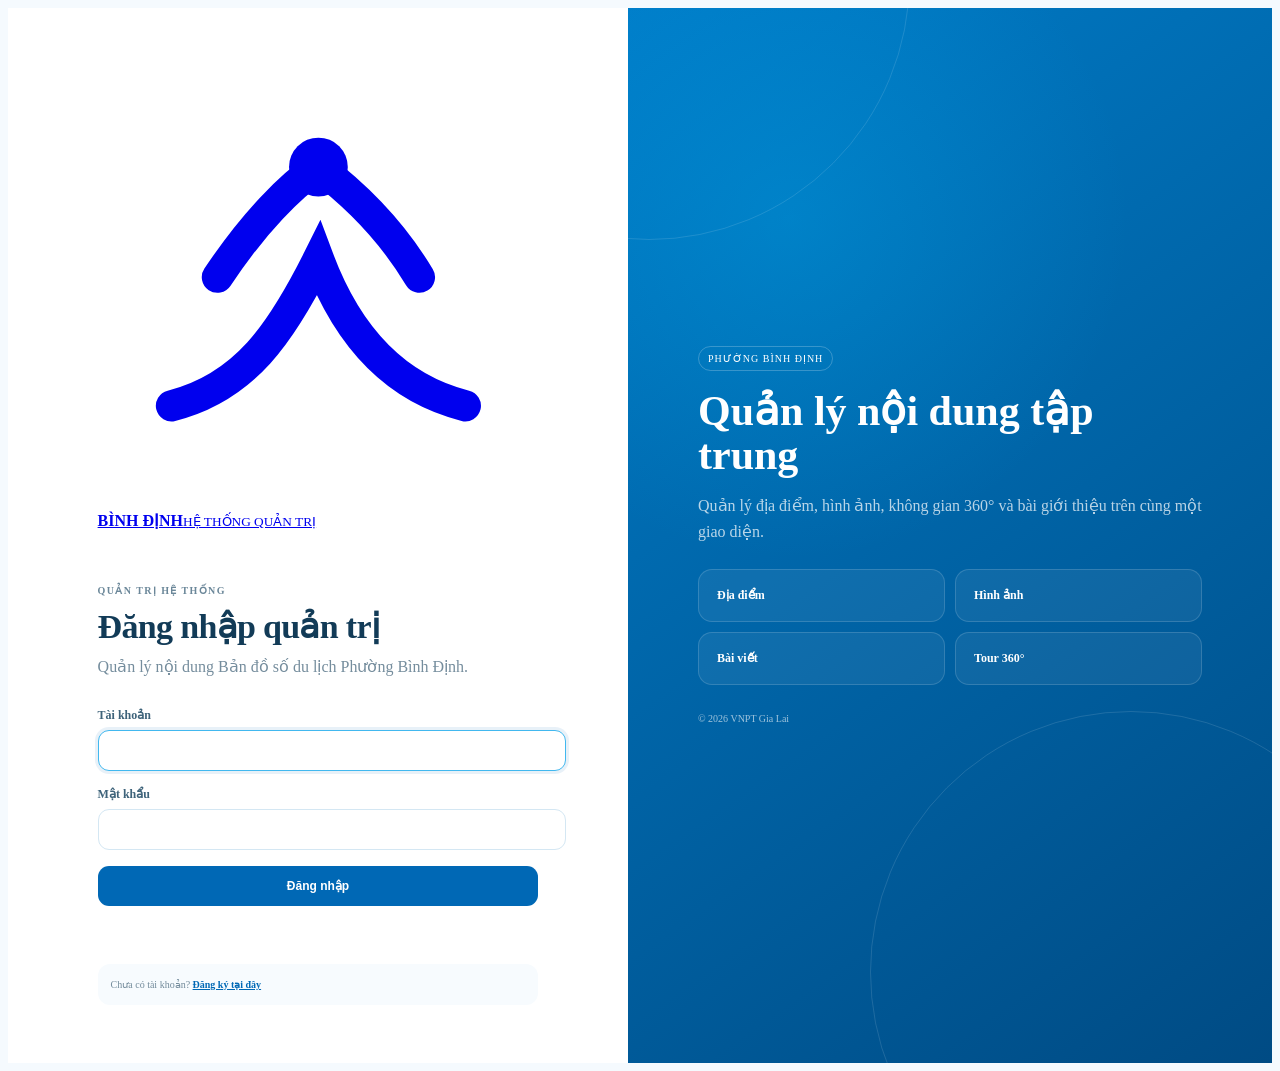
==== admin/index.html @ adb49cf6 "." ====
<!doctype html>
<html lang="vi">
<head>
  <meta charset="utf-8" />
  <meta name="viewport" content="width=device-width, initial-scale=1" />
  <meta name="copyright" content="VNPT Gia Lai" />
  <title>Quản trị | Bản đồ số du lịch Phường Bình Định</title>
  <link rel="stylesheet" href="digital-map-binh-dinh/assets/css/base.css" />
  <link rel="stylesheet" href="/assets/css/admin.css" />
</head>
<body class="admin-body login-body">
  <main class="login-shell">
    <section class="login-card">
      <a class="brand admin-brand" href="/"><span class="brand-mark" aria-hidden="true"><svg viewBox="0 0 48 48"><path d="M8 37c8-2 12-8 16-16 3 8 8 14 16 16" fill="none" stroke="currentColor" stroke-width="3.4" stroke-linecap="round"/><path d="M13 23c4-6 8-10 11-12 4 3 8 7 11 12" fill="none" stroke="currentColor" stroke-width="3.4" stroke-linecap="round"/><circle cx="24" cy="11" r="3.2" fill="currentColor"/></svg></span><span class="brand-copy"><strong>BÌNH ĐỊNH</strong><small>HỆ THỐNG QUẢN TRỊ</small></span></a>
      <div class="login-heading"><span class="eyebrow">Quản trị hệ thống</span><h1>Đăng nhập quản trị</h1><p>Quản lý nội dung Bản đồ số du lịch Phường Bình Định.</p></div>
      <form id="loginForm" class="admin-form">
        <label><span>Tài khoản</span><input id="username" name="username" autocomplete="username" required autofocus /></label>
        <label><span>Mật khẩu</span><input id="password" name="password" type="password" autocomplete="current-password" required /></label>
        <button class="primary-button" type="submit">Đăng nhập</button>
        <div id="loginMessage" class="form-message" role="alert"></div>
      </form>
      <div class="security-note">
        Chưa có tài khoản?
        <a href="/admin/register.html" style="color:#0068B5;font-weight:750;">Đăng ký tại đây</a>
      </div>
    </section>
    <aside class="login-visual"><div class="visual-card"><span class="visual-kicker">Phường Bình Định</span><strong>Quản lý nội dung tập trung</strong><p>Quản lý địa điểm, hình ảnh, không gian 360° và bài giới thiệu trên cùng một giao diện.</p><div class="visual-grid"><span>Địa điểm</span><span>Hình ảnh</span><span>Bài viết</span><span>Tour 360°</span></div><small class="login-copyright">© 2026 VNPT Gia Lai</small></div></aside>
  </main>
  <script type="module" src="digital-map-binh-dinh/assets/js/admin/login.js?v=vnpt-16"></script>
</body>
</html>
---- assets/css/admin.css ----
.admin-body{background:#F5FAFE;color:#123B57}.login-body{min-height:100vh}.login-shell{min-height:100vh;display:grid;grid-template-columns:minmax(420px,620px) 1fr}.login-card{background:#fff;padding:58px clamp(28px,7vw,90px);display:flex;flex-direction:column;justify-content:center}.admin-brand{margin-bottom:50px}.login-heading h1,.admin-topbar h1{font-size:34px;margin:8px 0 9px;letter-spacing:-.02em}.login-heading p{color:#758D9D;line-height:1.55;margin:0 0 28px}.eyebrow{text-transform:uppercase;letter-spacing:.14em;font-size:10px;font-weight:800;color:#6B8799}.admin-form{display:grid;gap:16px}.admin-form label,.form-grid label{display:grid;gap:7px;font-size:12px;font-weight:750;color:#3E637A}.admin-form input,.form-grid input,.form-grid select,.toolbar-controls input,.toolbar-controls select,.sync-controls select{width:100%;border:1px solid #D4E7F3;background:#fff;border-radius:11px;padding:12px 13px;outline:0;color:#123B57}.admin-form input:focus,.form-grid input:focus,.form-grid select:focus,.toolbar-controls input:focus,.toolbar-controls select:focus,.sync-controls select:focus{border-color:#42B8EF;box-shadow:0 0 0 3px rgba(0,104,181,.09)}.primary-button,.secondary-button,.ghost-button,.danger-button{border:0;border-radius:11px;padding:13px 16px;font-weight:800;font-size:12px;cursor:pointer}.primary-button{background:#0068B5;color:#fff}.primary-button:hover{background:#005A9E}.primary-button.compact{padding:11px 15px}.secondary-button{background:#E8F5FD;color:#0068B5;border:1px solid #C8E4F5}.ghost-button{background:#f1f5f3;color:#526F82}.danger-button{background:#fff0f1;color:#bd4051;border:1px solid #f2c9cf}.form-message{min-height:18px;color:#bd4051;font-size:11px}.form-message.success{color:#0068B5}.security-note{margin-top:24px;padding:13px;border-radius:12px;background:#F7FBFE;color:#738B9B;font-size:10px;line-height:1.5}.login-visual{position:relative;display:grid;place-items:center;padding:70px;background:radial-gradient(circle at 25% 20%,rgba(0,174,239,.28),transparent 35%),linear-gradient(145deg,#007CC8,#004B84);overflow:hidden}.login-visual:before,.login-visual:after{content:"";position:absolute;border:1px solid rgba(255,255,255,.12);border-radius:50%;width:520px;height:520px}.login-visual:before{right:-120px;bottom:-170px}.login-visual:after{left:-240px;top:-290px}.visual-card{position:relative;z-index:1;max-width:520px;color:#fff}.visual-kicker{display:inline-block;padding:6px 9px;border:1px solid rgba(255,255,255,.22);border-radius:999px;font-size:10px;letter-spacing:.1em;text-transform:uppercase}.visual-card strong{display:block;font-size:42px;line-height:1.05;margin:18px 0 12px}.visual-card p{color:rgba(255,255,255,.72);line-height:1.6}.visual-grid{display:grid;grid-template-columns:repeat(2,1fr);gap:10px;margin-top:25px}.visual-grid span{padding:18px;border-radius:14px;border:1px solid rgba(255,255,255,.15);background:rgba(255,255,255,.06);font-size:12px;font-weight:750}.admin-layout{min-height:100vh;display:grid;grid-template-columns:248px 1fr}.admin-sidebar{position:sticky;top:0;height:100vh;background:#fff;border-right:1px solid #E1EDF6;padding:26px 20px;display:flex;flex-direction:column}.admin-sidebar .admin-brand{margin-bottom:28px}.admin-nav{display:grid;gap:6px}.admin-nav a{padding:11px 12px;border-radius:10px;font-size:12px;font-weight:750;color:#607A8C}.admin-nav a:hover,.admin-nav a.active{background:#edf8f4;color:#0068B5}.sidebar-user{margin-top:auto;border-top:1px solid #e7eeeb;padding-top:18px;display:grid;grid-template-columns:34px 1fr;gap:9px;align-items:center}.avatar{width:34px;height:34px;border-radius:10px;display:grid;place-items:center;background:#0068B5;color:#fff;font-size:12px;font-weight:900}.sidebar-user strong,.sidebar-user small{display:block;font-size:11px}.sidebar-user small{color:#8a9a95;margin-top:2px}.sidebar-user button{grid-column:1/-1;border:0;background:#f5f8f7;color:#607A8C;border-radius:9px;padding:9px;cursor:pointer;font-size:10px;font-weight:750}.admin-main{padding:32px 36px 60px;max-width:1500px;width:100%;margin:0 auto}.admin-topbar{display:flex;align-items:center;justify-content:space-between;gap:18px;margin-bottom:24px}.admin-topbar h1{margin-bottom:0}.stats-grid{display:grid;grid-template-columns:repeat(4,1fr);gap:14px;margin-bottom:18px}.stats-grid article{background:#fff;border:1px solid #DCEBF5;border-radius:14px;padding:18px}.stats-grid span{font-size:10px;color:#738B9B}.stats-grid strong{display:block;margin-top:8px;font-size:27px;color:#123B57}.admin-card{background:#fff;border:1px solid #DCEBF5;border-radius:16px;padding:20px;margin-top:18px;box-shadow:0 9px 30px rgba(24,61,50,.04)}.card-toolbar{display:flex;justify-content:space-between;gap:20px;align-items:flex-end;margin-bottom:16px}.admin-card h2{font-size:18px;margin:4px 0 5px}.admin-card p{font-size:11px;color:#768E9E;line-height:1.5;margin:0}.toolbar-controls{display:flex;gap:8px;min-width:420px}.toolbar-controls input{min-width:220px}.table-wrap{overflow:auto}.admin-table{width:100%;border-collapse:collapse;min-width:830px}.admin-table th,.admin-table td{text-align:left;border-bottom:1px solid #EAF3F8;padding:11px 9px;font-size:11px;vertical-align:middle}.admin-table th{font-size:9px;text-transform:uppercase;letter-spacing:.09em;color:#8c9b96}.admin-table td strong{display:block;color:#315F7D}.admin-table td small{color:#889a94}.badge{display:inline-flex;padding:4px 7px;border-radius:999px;background:#F1F7FB;color:#607A8C;font-size:9px;font-weight:750}.badge.published{background:#E8F5FD;color:#0068B5}.badge.draft{background:#fff4df;color:#a36c0e}.edit-button{border:0;background:#eff7f4;color:#0068B5;border-radius:8px;padding:7px 9px;font-size:10px;font-weight:750;cursor:pointer}.table-empty{padding:28px;text-align:center;color:#85958f;font-size:11px}.sync-card{display:flex;align-items:center;justify-content:space-between;gap:24px}.sync-controls{display:flex;gap:9px;align-items:center}.sync-controls select{min-width:170px}.place-dialog{border:0;padding:0;border-radius:18px;width:min(760px,calc(100% - 28px));box-shadow:0 30px 70px rgba(13,48,38,.25)}.place-dialog::backdrop{background:rgba(13,42,34,.52);backdrop-filter:blur(3px)}.dialog-card{padding:22px}.dialog-header{display:flex;align-items:flex-start;justify-content:space-between;margin-bottom:18px}.dialog-header h2{margin:5px 0 0}.icon-button{width:36px;height:36px;border:0;border-radius:10px;background:#f2f6f4;color:#4F6F83;font-size:22px;cursor:pointer}.form-grid{display:grid;grid-template-columns:1fr 1fr;gap:14px}.span-2{grid-column:1/-1}.dialog-actions{display:grid;grid-template-columns:auto 1fr auto auto;gap:8px;align-items:center;margin-top:18px}@media(max-width:980px){.login-shell{grid-template-columns:1fr}.login-visual{display:none}.admin-layout{grid-template-columns:1fr}.admin-sidebar{position:relative;height:auto;border-right:0;border-bottom:1px solid #E1EDF6;padding:14px 18px;display:grid;grid-template-columns:1fr auto;align-items:center}.admin-sidebar .admin-brand{margin:0}.admin-nav{display:none}.sidebar-user{margin:0;padding:0;border:0;grid-template-columns:34px auto auto}.sidebar-user button{grid-column:auto}.admin-main{padding:22px 16px 50px}.stats-grid{grid-template-columns:repeat(2,1fr)}.card-toolbar,.sync-card{align-items:stretch;flex-direction:column}.toolbar-controls{min-width:0;flex-direction:column}.toolbar-controls input{min-width:0}.sync-controls{align-items:stretch}.form-grid{grid-template-columns:1fr}.span-2{grid-column:auto}}@media(max-width:520px){.admin-topbar{align-items:flex-start;flex-direction:column}.stats-grid{grid-template-columns:1fr 1fr}.sync-controls{flex-direction:column}.dialog-actions{grid-template-columns:1fr 1fr}.dialog-actions span{display:none}.danger-button{grid-column:1/-1}.login-card{padding:34px 22px}.login-heading h1{font-size:28px}}

/* v3: SQLite CRUD + coordinate picker + responsive admin */
button:disabled{opacity:.6;cursor:not-allowed}.source-badge{display:inline-flex;padding:4px 7px;border-radius:999px;background:#eef3f8;color:#526b7b;font-size:9px;font-weight:750;white-space:nowrap}.coordinate-helper{display:flex;align-items:center;justify-content:space-between;gap:12px;margin-top:-3px;color:#738B9B;font-size:10px;font-weight:500;line-height:1.45}.text-button{border:0;background:transparent;color:#0068B5;font-size:10px;font-weight:800;cursor:pointer;padding:4px 0;white-space:nowrap}.coordinate-map-wrap{position:relative;border:1px solid #D6E8F3;border-radius:13px;overflow:hidden;background:#F3F9FD}.place-map{height:250px;width:100%;background:#D6E8F3}.place-map-hint{position:absolute;left:10px;bottom:10px;z-index:500;max-width:calc(100% - 20px);padding:7px 10px;border-radius:9px;background:rgba(255,255,255,.94);box-shadow:0 4px 15px rgba(22,75,108,.12);font-size:10px;font-weight:700;color:#4D6E82;pointer-events:none}.place-dialog{max-height:92dvh;overflow:auto}.dialog-card{min-width:0}.admin-table td{max-width:280px}.admin-table td:nth-child(3){white-space:normal;line-height:1.45}.leaflet-container{font-family:inherit}

@media(max-width:760px){
  .admin-sidebar{grid-template-columns:minmax(0,1fr) auto;padding:12px 14px;gap:10px}.admin-sidebar .brand-mark{width:34px;height:34px}.admin-sidebar .brand-copy strong{font-size:14px}.admin-sidebar .brand-copy small{font-size:8px}.sidebar-user{grid-template-columns:30px auto}.sidebar-user .avatar{width:30px;height:30px}.sidebar-user>div{display:none}.sidebar-user button{padding:8px 10px}.admin-main{padding:18px 12px 40px}.admin-topbar{margin-bottom:16px}.admin-topbar h1{font-size:26px}.admin-topbar .primary-button{width:100%}.stats-grid{gap:9px}.stats-grid article{padding:14px}.stats-grid strong{font-size:23px}.admin-card{padding:14px;border-radius:14px;margin-top:12px}.card-toolbar{gap:13px}.toolbar-controls{width:100%}.table-wrap{overflow:visible}.admin-table{min-width:0;display:block}.admin-table thead{display:none}.admin-table tbody{display:grid;gap:10px}.admin-table tr{display:grid;grid-template-columns:1fr 1fr;border:1px solid #E0EDF6;border-radius:12px;padding:11px;background:#fff;box-shadow:0 4px 12px rgba(24,61,50,.035)}.admin-table td{display:grid;gap:4px;align-content:start;max-width:none;border:0;padding:6px 4px;font-size:11px;min-width:0;overflow-wrap:anywhere}.admin-table td:before{content:attr(data-label);font-size:8px;letter-spacing:.08em;text-transform:uppercase;color:#94a29d;font-weight:800}.admin-table td:first-child,.admin-table td:nth-child(3),.admin-table td:last-child{grid-column:1/-1}.admin-table td:last-child{padding-top:8px}.edit-button{width:100%;padding:9px}.sync-card{gap:16px}.place-dialog{width:calc(100% - 14px);max-height:96dvh;border-radius:14px}.dialog-card{padding:14px}.dialog-header{margin-bottom:13px}.dialog-header h2{font-size:20px}.coordinate-helper{align-items:flex-start;flex-direction:column;gap:5px}.place-map{height:220px}.dialog-actions{position:sticky;bottom:-14px;z-index:600;margin:15px -14px -14px;padding:11px 14px;background:rgba(255,255,255,.97);border-top:1px solid #E6F1F7;backdrop-filter:blur(8px)}
}

@media(max-width:420px){
  .stats-grid{grid-template-columns:1fr 1fr}.stats-grid span{font-size:9px}.admin-table tr{grid-template-columns:1fr}.admin-table td,.admin-table td:first-child,.admin-table td:nth-child(3),.admin-table td:last-child{grid-column:1}.dialog-actions{grid-template-columns:1fr 1fr}.dialog-actions .danger-button{grid-column:1/-1}.dialog-actions .primary-button,.dialog-actions .ghost-button{width:100%}
}

/* v4: media library + article editor */
.place-dialog-wide{width:min(980px,calc(100% - 28px))}.place-content-editor{margin-top:24px;padding-top:22px;border-top:1px solid #DFEDF6}.editor-section-head{display:flex;align-items:flex-start;justify-content:space-between;gap:18px;margin-bottom:12px}.editor-section-head h3{margin:4px 0 5px;font-size:17px;color:#123B57}.editor-section-head p{margin:0;color:#768E9E;font-size:11px;line-height:1.5}.editor-note{font-size:10px;color:#738B9B;white-space:nowrap}.text-link{color:#0068B5;font-size:11px;font-weight:800;text-decoration:none;white-space:nowrap}.upload-row{display:grid;grid-template-columns:minmax(0,1fr) auto;gap:10px;align-items:center}.upload-row input[type=file]{width:100%;border:1px dashed #cfded8;border-radius:11px;padding:9px;background:#FBFDFF;font-size:11px}.image-admin-grid{display:grid;grid-template-columns:repeat(2,minmax(0,1fr));gap:12px;margin-top:14px}.image-admin-card{min-width:0;border:1px solid #D8EAF6;border-radius:14px;padding:11px;background:#FBFDFF;display:grid;gap:9px}.image-preview-wrap{position:relative;aspect-ratio:16/9;border-radius:10px;overflow:hidden;background:#E5F0F7}.image-preview-wrap img{width:100%;height:100%;object-fit:cover;display:block}.cover-chip{position:absolute;top:8px;left:8px;padding:4px 7px;border-radius:999px;background:rgba(0,104,181,.92);color:#fff;font-size:9px;font-weight:800}.image-admin-card label{display:grid;gap:5px}.image-admin-card label>span{font-size:9px;font-weight:800;color:#647E90}.image-admin-card input{min-width:0}.image-meta-row{display:grid;grid-template-columns:110px minmax(0,1fr);gap:10px;align-items:end}.cover-check{display:flex!important;flex-direction:row!important;align-items:center;gap:7px!important;min-height:36px}.cover-check input{width:auto}.image-card-actions{display:flex;justify-content:flex-end;gap:8px;flex-wrap:wrap}.editor-empty{grid-column:1/-1;padding:18px;border:1px dashed #ccdcd6;border-radius:12px;text-align:center;color:#738B9B;font-size:11px;background:#FBFDFF}.article-editor{margin-top:24px;padding-top:22px;border-top:1px solid #DFEDF6}.article-form-grid textarea{width:100%;resize:vertical}.article-actions{display:flex;justify-content:flex-end;gap:9px;margin-top:12px}.content-badges{display:flex;gap:5px;flex-wrap:wrap}.source-badge.has-content{background:#E8F5FD;color:#0068B5}
@media(max-width:760px){.place-dialog-wide{width:calc(100% - 10px)}.editor-section-head{flex-direction:column;gap:6px}.upload-row{grid-template-columns:1fr}.upload-row .secondary-button{width:100%}.image-admin-grid{grid-template-columns:1fr}.image-meta-row{grid-template-columns:90px minmax(0,1fr)}.article-actions{display:grid;grid-template-columns:1fr 1fr}.article-actions button{width:100%}.place-content-editor{margin-top:18px;padding-top:18px}}
@media(max-width:420px){.image-meta-row{grid-template-columns:1fr}.cover-check{min-height:auto}.article-actions{grid-template-columns:1fr}}
/* v5: self-hosted panorama 360 editor */
.panorama-editor{margin-top:24px;padding-top:22px;border-top:1px solid #DFEDF6}.panorama-admin-grid{display:grid;grid-template-columns:repeat(2,minmax(0,1fr));gap:12px;margin-top:14px}.panorama-admin-card{min-width:0;border:1px solid #D8EAF6;border-radius:14px;padding:11px;background:#FBFDFF;display:grid;gap:9px}.panorama-preview-wrap{position:relative;aspect-ratio:2/1;border-radius:10px;overflow:hidden;background:#E5F0F7}.panorama-preview-wrap img{width:100%;height:100%;object-fit:cover;display:block}.panorama-chip{position:absolute;top:8px;left:8px;padding:4px 7px;border-radius:999px;background:rgba(0,104,181,.92);color:#fff;font-size:9px;font-weight:800}.panorama-admin-card label{display:grid;gap:5px}.panorama-admin-card label>span{font-size:9px;font-weight:800;color:#647E90}.panorama-admin-card input{min-width:0}.panorama-meta-row{display:grid;grid-template-columns:80px 1fr 1fr;gap:8px}.panorama-card-actions{display:flex;justify-content:flex-end;gap:8px;flex-wrap:wrap}@media(max-width:760px){.panorama-admin-grid{grid-template-columns:1fr}.panorama-meta-row{grid-template-columns:1fr 1fr 1fr}.panorama-editor{margin-top:18px;padding-top:18px}}@media(max-width:420px){.panorama-meta-row{grid-template-columns:1fr}.panorama-card-actions{display:grid;grid-template-columns:1fr 1fr}.panorama-card-actions button{width:100%}}

/* v6: replace an existing panorama file in-place */
.panorama-replace-field{padding:9px;border:1px dashed #cfddd8;border-radius:10px;background:#fff}.panorama-replace-field input[type=file]{width:100%;padding:7px;border:1px solid #e1eae7;border-radius:8px;background:#FBFDFF;font-size:10px}.panorama-replace-field small{font-size:9px;color:#82928d;overflow-wrap:anywhere}

.admin-copyright{margin-top:10px;text-align:center;color:#91a09b;font-size:9px}.login-copyright{display:block;margin-top:28px;color:rgba(255,255,255,.62);font-size:10px}.admin-sidebar .admin-copyright{margin-top:10px}@media(max-width:980px){.admin-copyright{display:none}}

/* v13 mobile admin */
@media(max-width:760px){
  .admin-body{overflow-x:hidden}.admin-main{padding-bottom:calc(32px + env(safe-area-inset-bottom))!important}
  .admin-sidebar{position:sticky!important;top:0!important;z-index:900;background:#fff}
  .admin-card{overflow:hidden}.admin-topbar .primary-button,.edit-button,.secondary-button,.ghost-button,.danger-button{min-height:44px}
  .place-dialog{width:100vw!important;height:100dvh!important;max-height:100dvh!important;margin:0!important;border-radius:0!important;overflow:hidden!important;background:#fff}
  .place-dialog::backdrop{backdrop-filter:none!important;-webkit-backdrop-filter:none!important;background:rgba(13,42,34,.42)!important}
  .dialog-card{height:100%;overflow-y:auto;-webkit-overflow-scrolling:touch;overscroll-behavior:contain;padding:0 14px calc(86px + env(safe-area-inset-bottom))!important}
  .dialog-header{position:sticky;top:0;z-index:750;margin:0 -14px 14px!important;padding:12px 14px 10px;background:rgba(255,255,255,.98);border-bottom:1px solid #E6F1F7}
  .dialog-header .icon-button{flex:0 0 42px;width:42px;height:42px}
  .dialog-actions{position:fixed!important;left:0;right:0;bottom:0!important;z-index:800;margin:0!important;padding:10px 12px calc(10px + env(safe-area-inset-bottom))!important;background:#fff!important;border-top:1px solid #e1ebe7!important;box-shadow:0 -8px 24px rgba(22,75,108,.08);grid-template-columns:1fr 1fr!important}
  .dialog-actions>span{display:none!important}.dialog-actions .danger-button{grid-column:1/-1!important}.dialog-actions button{width:100%;min-height:44px}
  .place-map{height:min(34dvh,260px)!important}.upload-row input[type=file]{min-height:44px}.panorama-card-actions button,.image-card-actions button{min-height:42px}
  .form-grid input,.form-grid select,.form-grid textarea,.toolbar-controls input,.toolbar-controls select{font-size:16px!important}
}
@media(max-width:420px){
  .stats-grid{grid-template-columns:1fr 1fr!important}.stats-grid article{padding:11px!important}.stats-grid strong{font-size:21px!important}
  .admin-sidebar .brand-copy small{display:none}.sidebar-user button{min-height:40px}
  .dialog-actions{grid-template-columns:1fr 1fr!important}.dialog-actions .danger-button{grid-column:1/-1!important}
}
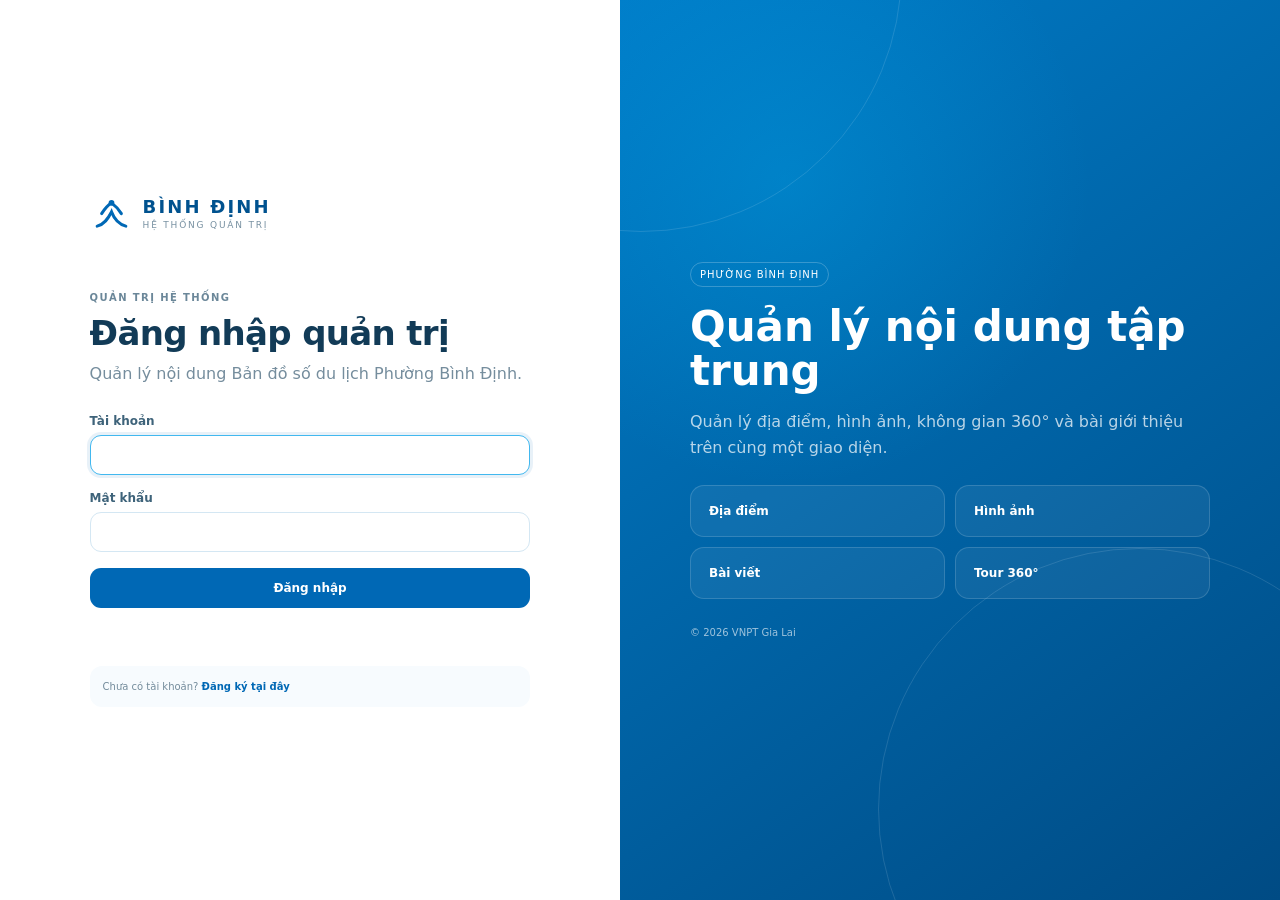
==== commit 8bc9d363: "." ====
--- a/admin/index.html
+++ b/admin/index.html
@@ -5,7 +5,7 @@
   <meta name="viewport" content="width=device-width, initial-scale=1" />
   <meta name="copyright" content="VNPT Gia Lai" />
   <title>Quản trị | Bản đồ số du lịch Phường Bình Định</title>
-  <link rel="stylesheet" href="digital-map-binh-dinh/assets/css/base.css" />
+  <link rel="stylesheet" href="/assets/css/base.css" />
   <link rel="stylesheet" href="/assets/css/admin.css" />
 </head>
 <body class="admin-body login-body">
@@ -26,6 +26,6 @@
     </section>
     <aside class="login-visual"><div class="visual-card"><span class="visual-kicker">Phường Bình Định</span><strong>Quản lý nội dung tập trung</strong><p>Quản lý địa điểm, hình ảnh, không gian 360° và bài giới thiệu trên cùng một giao diện.</p><div class="visual-grid"><span>Địa điểm</span><span>Hình ảnh</span><span>Bài viết</span><span>Tour 360°</span></div><small class="login-copyright">© 2026 VNPT Gia Lai</small></div></aside>
   </main>
-  <script type="module" src="digital-map-binh-dinh/assets/js/admin/login.js?v=vnpt-16"></script>
+  <script type="module" src="/assets/js/admin/login.js?v=vnpt-16"></script>
 </body>
 </html>
--- a/assets/css/base.css
+++ b/assets/css/base.css
@@ -0,0 +1,23 @@
+:root{--green:#0068B5;--green-dark:#00528F;--mint:#E8F5FD;--ink:#123B57;--muted:#6A8192;--line:#D8EAF6;--surface:#fff;--shadow:0 14px 44px rgba(22,75,108,.14);font-family:Inter,ui-sans-serif,system-ui,-apple-system,BlinkMacSystemFont,"Segoe UI",sans-serif;color:var(--ink);background:#F3F9FD}*{box-sizing:border-box}html,body{margin:0;min-height:100%}body{background:#F3F9FD}button,input,select,textarea{font:inherit}button,a{touch-action:manipulation}a{color:inherit;text-decoration:none}.site-header{height:76px;display:flex;align-items:center;gap:32px;padding:0 28px;background:#fff;border-bottom:1px solid #E7F1F7;position:relative;z-index:1000}.brand{display:flex;align-items:center;gap:10px;min-width:238px}.brand-mark{width:43px;height:43px;color:var(--green);display:grid;place-items:center}.brand-mark svg{width:100%;height:100%}.brand-copy{display:flex;flex-direction:column;line-height:1}.brand-copy strong{font-size:18px;letter-spacing:.12em;color:var(--green-dark)}.brand-copy small{margin-top:5px;font-size:9px;letter-spacing:.2em;color:#7790A1}.main-nav{display:flex;align-items:center;gap:28px;flex:1}.main-nav a{font-size:14px;font-weight:650;color:#526F82;position:relative;padding:29px 0}.main-nav a.active{color:var(--green)}.main-nav a.active:after{content:"";position:absolute;left:0;right:0;bottom:0;height:3px;border-radius:3px 3px 0 0;background:var(--green)}.header-actions{display:flex;align-items:center;gap:10px}.location-pill,.admin-link{border:1px solid #D4E7F3;background:#F8FCFF;border-radius:999px;padding:10px 14px;font-size:12px;font-weight:700;color:#315F7D}.location-pill{display:flex;gap:8px;align-items:center;cursor:pointer}.pulse-dot{width:8px;height:8px;border-radius:50%;background:#00AEEF;box-shadow:0 0 0 5px rgba(0,174,239,.14)}.admin-link:hover,.location-pill:hover{background:#EEF8FE}.menu-button{display:none;width:40px;height:40px;border:0;background:transparent;cursor:pointer}.menu-button span{display:block;width:22px;height:2px;background:#285F7D;margin:4px auto}.site-footer{min-height:88px;display:flex;justify-content:space-between;gap:22px;padding:22px 32px;background:#fff;border-top:1px solid #E0EDF6;font-size:12px;color:#607A8C}.site-footer strong{color:#214D6A}.site-footer p{margin:6px 0 0;max-width:680px}.footer-note{display:flex;align-items:center;text-align:right}@media(max-width:980px){.main-nav{display:none}.site-header.menu-open .main-nav{display:flex;position:absolute;top:76px;left:0;right:0;background:white;flex-direction:column;align-items:stretch;gap:0;padding:8px 20px 18px;box-shadow:0 14px 28px rgba(0,0,0,.08)}.site-header.menu-open .main-nav a{padding:14px}.main-nav a.active:after{display:none}.menu-button{display:block}.admin-link{display:none}.site-header{padding:0 16px}.brand{min-width:0;flex:1}.site-footer{flex-direction:column}.footer-note{text-align:left}}
+
+/* v13 mobile interaction foundation */
+html{-webkit-text-size-adjust:100%;text-size-adjust:100%}body{min-width:0}button,input,select,textarea{max-width:100%}
+@media(max-width:980px){
+  .site-header{position:relative;z-index:1400}
+  .site-header.menu-open .main-nav{z-index:1401;max-height:calc(100dvh - 76px);overflow-y:auto;-webkit-overflow-scrolling:touch}
+  .menu-button{position:relative;border-radius:10px}
+  .menu-button span{transition:transform .18s ease,opacity .18s ease}
+  .site-header.menu-open .menu-button span:nth-child(1){transform:translateY(6px) rotate(45deg)}
+  .site-header.menu-open .menu-button span:nth-child(2){opacity:0}
+  .site-header.menu-open .menu-button span:nth-child(3){transform:translateY(-6px) rotate(-45deg)}
+}
+@media(max-width:640px){
+  .site-header{height:64px;padding:0 10px}
+  .brand-mark{width:38px;height:38px}
+  .brand-copy strong{font-size:14px}
+  .site-header.menu-open .main-nav{top:64px;max-height:calc(100dvh - 64px);padding:8px 12px 14px}
+  .site-header.menu-open .main-nav a{min-height:46px;display:flex;align-items:center;border-radius:10px}
+  .menu-button{display:block;flex:0 0 44px;width:44px;height:44px}
+}
+@media(hover:none){.category-card:hover,.result-item:hover,.admin-link:hover,.location-pill:hover{transform:none}}
+@media(prefers-reduced-motion:reduce){*,*::before,*::after{scroll-behavior:auto!important;transition-duration:.01ms!important;animation-duration:.01ms!important;animation-iteration-count:1!important}}
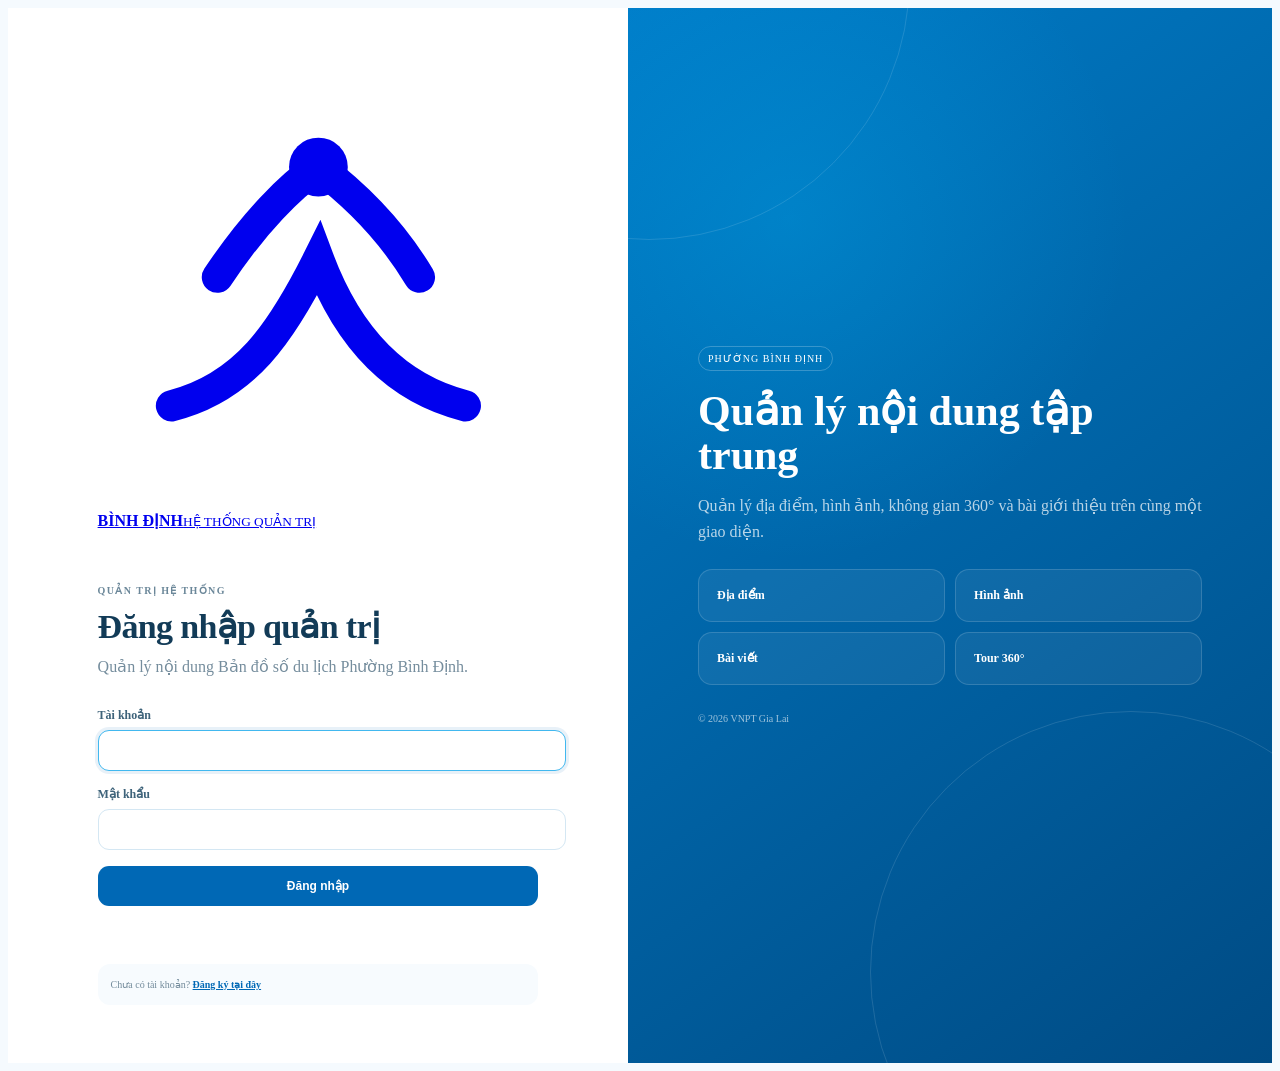
==== commit 7857bd0f: "." ====
--- a/admin/index.html
+++ b/admin/index.html
@@ -5,7 +5,7 @@
   <meta name="viewport" content="width=device-width, initial-scale=1" />
   <meta name="copyright" content="VNPT Gia Lai" />
   <title>Quản trị | Bản đồ số du lịch Phường Bình Định</title>
-  <link rel="stylesheet" href="/assets/css/base.css" />
+  <link rel="stylesheet" href="digital-map-binh-dinh/assets/css/base.css" />
   <link rel="stylesheet" href="/assets/css/admin.css" />
 </head>
 <body class="admin-body login-body">
@@ -26,6 +26,6 @@
     </section>
     <aside class="login-visual"><div class="visual-card"><span class="visual-kicker">Phường Bình Định</span><strong>Quản lý nội dung tập trung</strong><p>Quản lý địa điểm, hình ảnh, không gian 360° và bài giới thiệu trên cùng một giao diện.</p><div class="visual-grid"><span>Địa điểm</span><span>Hình ảnh</span><span>Bài viết</span><span>Tour 360°</span></div><small class="login-copyright">© 2026 VNPT Gia Lai</small></div></aside>
   </main>
-  <script type="module" src="/assets/js/admin/login.js?v=vnpt-16"></script>
+  <script type="module" src="digital-map-binh-dinh/assets/js/admin/login.js?v=vnpt-16"></script>
 </body>
 </html>
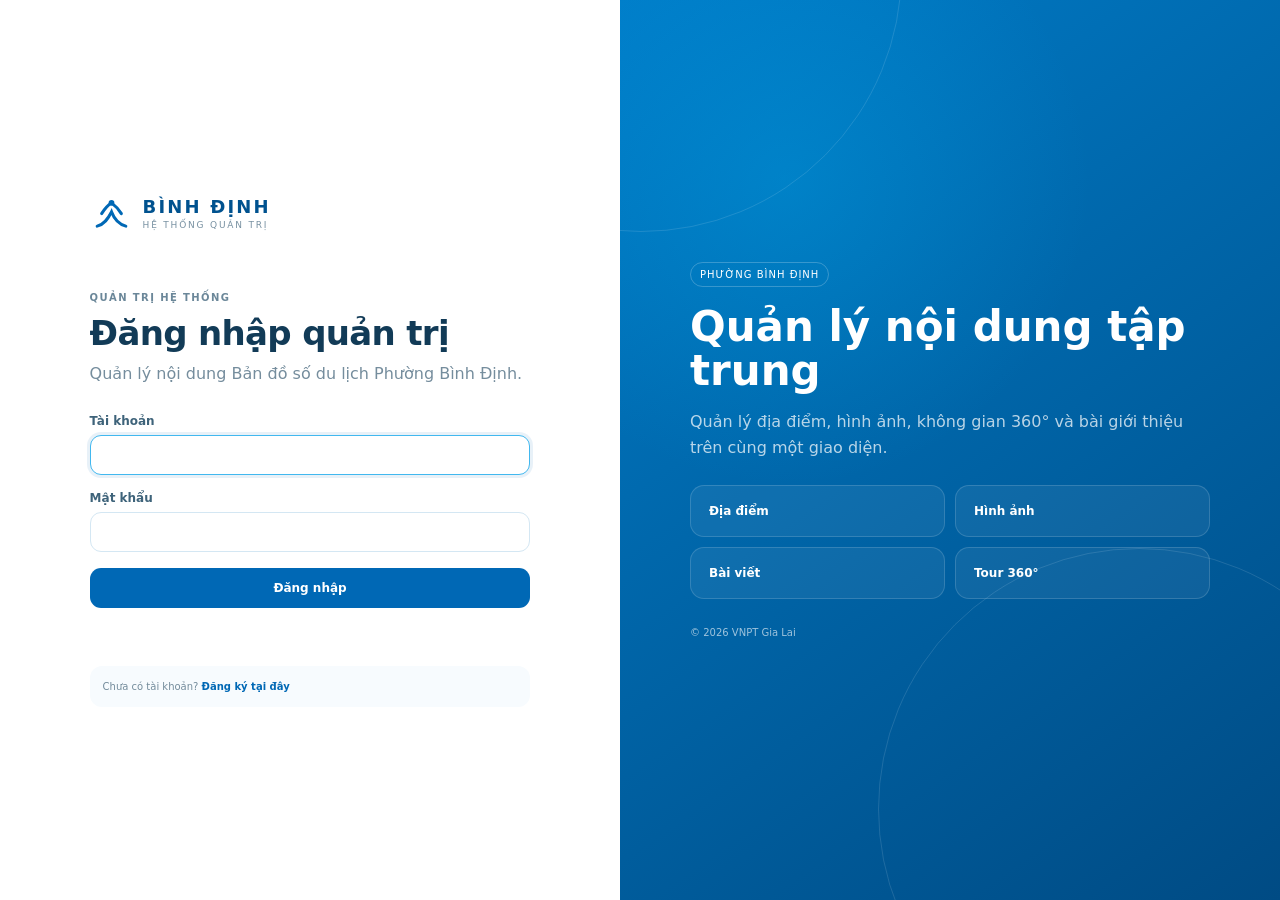
==== commit b75c8443: "." ====
--- a/admin/index.html
+++ b/admin/index.html
@@ -5,8 +5,8 @@
   <meta name="viewport" content="width=device-width, initial-scale=1" />
   <meta name="copyright" content="VNPT Gia Lai" />
   <title>Quản trị | Bản đồ số du lịch Phường Bình Định</title>
-  <link rel="stylesheet" href="digital-map-binh-dinh/assets/css/base.css" />
-  <link rel="stylesheet" href="/assets/css/admin.css" />
+  <link rel="stylesheet" href="../assets/css/base.css" />
+  <link rel="stylesheet" href="../assets/css/admin.css" />
 </head>
 <body class="admin-body login-body">
   <main class="login-shell">
--- a/assets/css/base.css
+++ b/assets/css/base.css
@@ -0,0 +1,23 @@
+:root{--green:#0068B5;--green-dark:#00528F;--mint:#E8F5FD;--ink:#123B57;--muted:#6A8192;--line:#D8EAF6;--surface:#fff;--shadow:0 14px 44px rgba(22,75,108,.14);font-family:Inter,ui-sans-serif,system-ui,-apple-system,BlinkMacSystemFont,"Segoe UI",sans-serif;color:var(--ink);background:#F3F9FD}*{box-sizing:border-box}html,body{margin:0;min-height:100%}body{background:#F3F9FD}button,input,select,textarea{font:inherit}button,a{touch-action:manipulation}a{color:inherit;text-decoration:none}.site-header{height:76px;display:flex;align-items:center;gap:32px;padding:0 28px;background:#fff;border-bottom:1px solid #E7F1F7;position:relative;z-index:1000}.brand{display:flex;align-items:center;gap:10px;min-width:238px}.brand-mark{width:43px;height:43px;color:var(--green);display:grid;place-items:center}.brand-mark svg{width:100%;height:100%}.brand-copy{display:flex;flex-direction:column;line-height:1}.brand-copy strong{font-size:18px;letter-spacing:.12em;color:var(--green-dark)}.brand-copy small{margin-top:5px;font-size:9px;letter-spacing:.2em;color:#7790A1}.main-nav{display:flex;align-items:center;gap:28px;flex:1}.main-nav a{font-size:14px;font-weight:650;color:#526F82;position:relative;padding:29px 0}.main-nav a.active{color:var(--green)}.main-nav a.active:after{content:"";position:absolute;left:0;right:0;bottom:0;height:3px;border-radius:3px 3px 0 0;background:var(--green)}.header-actions{display:flex;align-items:center;gap:10px}.location-pill,.admin-link{border:1px solid #D4E7F3;background:#F8FCFF;border-radius:999px;padding:10px 14px;font-size:12px;font-weight:700;color:#315F7D}.location-pill{display:flex;gap:8px;align-items:center;cursor:pointer}.pulse-dot{width:8px;height:8px;border-radius:50%;background:#00AEEF;box-shadow:0 0 0 5px rgba(0,174,239,.14)}.admin-link:hover,.location-pill:hover{background:#EEF8FE}.menu-button{display:none;width:40px;height:40px;border:0;background:transparent;cursor:pointer}.menu-button span{display:block;width:22px;height:2px;background:#285F7D;margin:4px auto}.site-footer{min-height:88px;display:flex;justify-content:space-between;gap:22px;padding:22px 32px;background:#fff;border-top:1px solid #E0EDF6;font-size:12px;color:#607A8C}.site-footer strong{color:#214D6A}.site-footer p{margin:6px 0 0;max-width:680px}.footer-note{display:flex;align-items:center;text-align:right}@media(max-width:980px){.main-nav{display:none}.site-header.menu-open .main-nav{display:flex;position:absolute;top:76px;left:0;right:0;background:white;flex-direction:column;align-items:stretch;gap:0;padding:8px 20px 18px;box-shadow:0 14px 28px rgba(0,0,0,.08)}.site-header.menu-open .main-nav a{padding:14px}.main-nav a.active:after{display:none}.menu-button{display:block}.admin-link{display:none}.site-header{padding:0 16px}.brand{min-width:0;flex:1}.site-footer{flex-direction:column}.footer-note{text-align:left}}
+
+/* v13 mobile interaction foundation */
+html{-webkit-text-size-adjust:100%;text-size-adjust:100%}body{min-width:0}button,input,select,textarea{max-width:100%}
+@media(max-width:980px){
+  .site-header{position:relative;z-index:1400}
+  .site-header.menu-open .main-nav{z-index:1401;max-height:calc(100dvh - 76px);overflow-y:auto;-webkit-overflow-scrolling:touch}
+  .menu-button{position:relative;border-radius:10px}
+  .menu-button span{transition:transform .18s ease,opacity .18s ease}
+  .site-header.menu-open .menu-button span:nth-child(1){transform:translateY(6px) rotate(45deg)}
+  .site-header.menu-open .menu-button span:nth-child(2){opacity:0}
+  .site-header.menu-open .menu-button span:nth-child(3){transform:translateY(-6px) rotate(-45deg)}
+}
+@media(max-width:640px){
+  .site-header{height:64px;padding:0 10px}
+  .brand-mark{width:38px;height:38px}
+  .brand-copy strong{font-size:14px}
+  .site-header.menu-open .main-nav{top:64px;max-height:calc(100dvh - 64px);padding:8px 12px 14px}
+  .site-header.menu-open .main-nav a{min-height:46px;display:flex;align-items:center;border-radius:10px}
+  .menu-button{display:block;flex:0 0 44px;width:44px;height:44px}
+}
+@media(hover:none){.category-card:hover,.result-item:hover,.admin-link:hover,.location-pill:hover{transform:none}}
+@media(prefers-reduced-motion:reduce){*,*::before,*::after{scroll-behavior:auto!important;transition-duration:.01ms!important;animation-duration:.01ms!important;animation-iteration-count:1!important}}
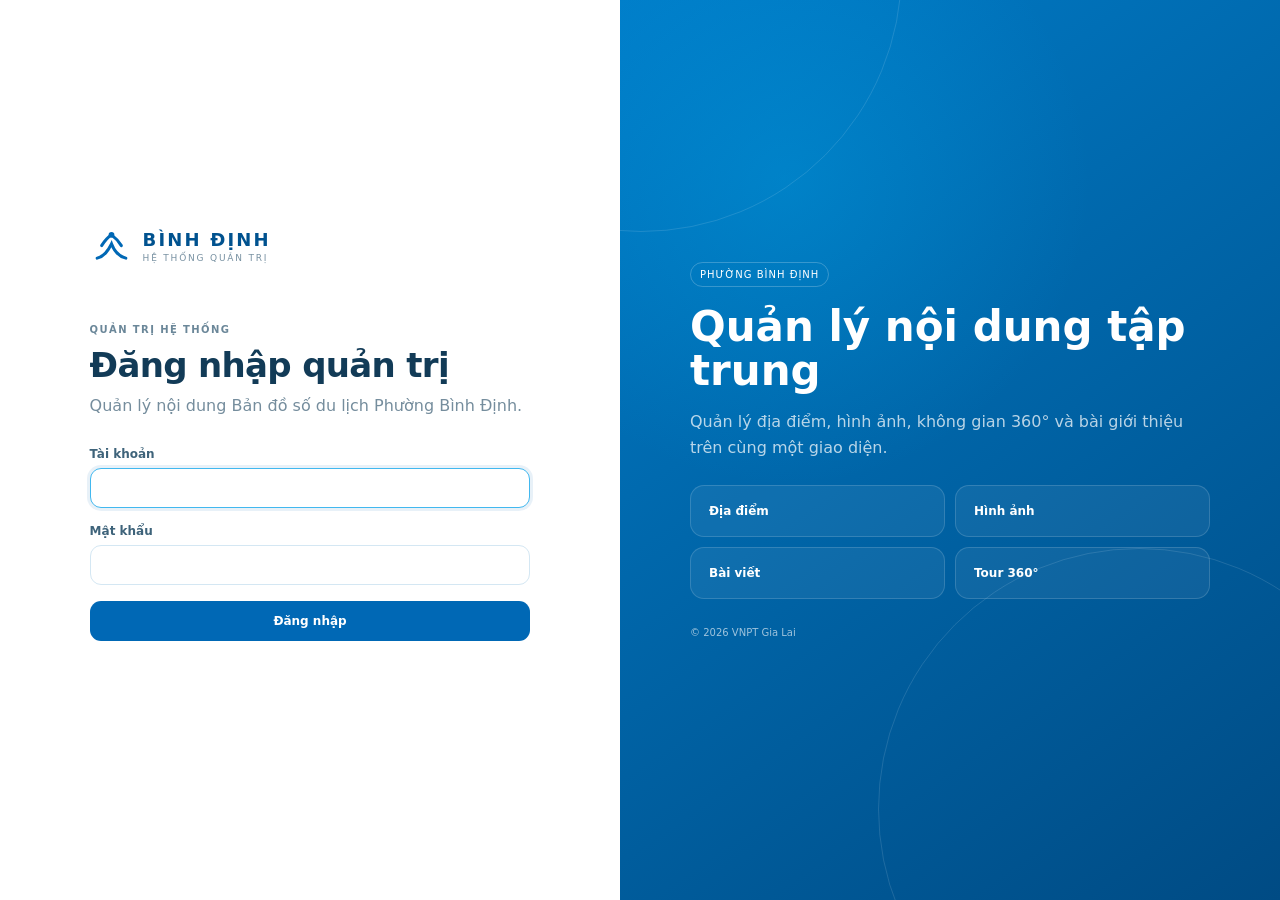
==== commit 563c44f2: "signup/signin" ====
--- a/admin/index.html
+++ b/admin/index.html
@@ -5,8 +5,8 @@
   <meta name="viewport" content="width=device-width, initial-scale=1" />
   <meta name="copyright" content="VNPT Gia Lai" />
   <title>Quản trị | Bản đồ số du lịch Phường Bình Định</title>
-  <link rel="stylesheet" href="../assets/css/base.css" />
-  <link rel="stylesheet" href="../assets/css/admin.css" />
+  <link rel="stylesheet" href="/assets/css/base.css" />
+  <link rel="stylesheet" href="/assets/css/admin.css" />
 </head>
 <body class="admin-body login-body">
   <main class="login-shell">
@@ -19,13 +19,9 @@
         <button class="primary-button" type="submit">Đăng nhập</button>
         <div id="loginMessage" class="form-message" role="alert"></div>
       </form>
-      <div class="security-note">
-        Chưa có tài khoản?
-        <a href="/admin/register.html" style="color:#0068B5;font-weight:750;">Đăng ký tại đây</a>
-      </div>
     </section>
     <aside class="login-visual"><div class="visual-card"><span class="visual-kicker">Phường Bình Định</span><strong>Quản lý nội dung tập trung</strong><p>Quản lý địa điểm, hình ảnh, không gian 360° và bài giới thiệu trên cùng một giao diện.</p><div class="visual-grid"><span>Địa điểm</span><span>Hình ảnh</span><span>Bài viết</span><span>Tour 360°</span></div><small class="login-copyright">© 2026 VNPT Gia Lai</small></div></aside>
   </main>
-  <script type="module" src="digital-map-binh-dinh/assets/js/admin/login.js?v=vnpt-16"></script>
+  <script type="module" src="/assets/js/admin/login.js?v=vnpt-16"></script>
 </body>
 </html>
--- a/assets/css/base.css
+++ b/assets/css/base.css
@@ -1,4 +1,9 @@
-:root{--green:#0068B5;--green-dark:#00528F;--mint:#E8F5FD;--ink:#123B57;--muted:#6A8192;--line:#D8EAF6;--surface:#fff;--shadow:0 14px 44px rgba(22,75,108,.14);font-family:Inter,ui-sans-serif,system-ui,-apple-system,BlinkMacSystemFont,"Segoe UI",sans-serif;color:var(--ink);background:#F3F9FD}*{box-sizing:border-box}html,body{margin:0;min-height:100%}body{background:#F3F9FD}button,input,select,textarea{font:inherit}button,a{touch-action:manipulation}a{color:inherit;text-decoration:none}.site-header{height:76px;display:flex;align-items:center;gap:32px;padding:0 28px;background:#fff;border-bottom:1px solid #E7F1F7;position:relative;z-index:1000}.brand{display:flex;align-items:center;gap:10px;min-width:238px}.brand-mark{width:43px;height:43px;color:var(--green);display:grid;place-items:center}.brand-mark svg{width:100%;height:100%}.brand-copy{display:flex;flex-direction:column;line-height:1}.brand-copy strong{font-size:18px;letter-spacing:.12em;color:var(--green-dark)}.brand-copy small{margin-top:5px;font-size:9px;letter-spacing:.2em;color:#7790A1}.main-nav{display:flex;align-items:center;gap:28px;flex:1}.main-nav a{font-size:14px;font-weight:650;color:#526F82;position:relative;padding:29px 0}.main-nav a.active{color:var(--green)}.main-nav a.active:after{content:"";position:absolute;left:0;right:0;bottom:0;height:3px;border-radius:3px 3px 0 0;background:var(--green)}.header-actions{display:flex;align-items:center;gap:10px}.location-pill,.admin-link{border:1px solid #D4E7F3;background:#F8FCFF;border-radius:999px;padding:10px 14px;font-size:12px;font-weight:700;color:#315F7D}.location-pill{display:flex;gap:8px;align-items:center;cursor:pointer}.pulse-dot{width:8px;height:8px;border-radius:50%;background:#00AEEF;box-shadow:0 0 0 5px rgba(0,174,239,.14)}.admin-link:hover,.location-pill:hover{background:#EEF8FE}.menu-button{display:none;width:40px;height:40px;border:0;background:transparent;cursor:pointer}.menu-button span{display:block;width:22px;height:2px;background:#285F7D;margin:4px auto}.site-footer{min-height:88px;display:flex;justify-content:space-between;gap:22px;padding:22px 32px;background:#fff;border-top:1px solid #E0EDF6;font-size:12px;color:#607A8C}.site-footer strong{color:#214D6A}.site-footer p{margin:6px 0 0;max-width:680px}.footer-note{display:flex;align-items:center;text-align:right}@media(max-width:980px){.main-nav{display:none}.site-header.menu-open .main-nav{display:flex;position:absolute;top:76px;left:0;right:0;background:white;flex-direction:column;align-items:stretch;gap:0;padding:8px 20px 18px;box-shadow:0 14px 28px rgba(0,0,0,.08)}.site-header.menu-open .main-nav a{padding:14px}.main-nav a.active:after{display:none}.menu-button{display:block}.admin-link{display:none}.site-header{padding:0 16px}.brand{min-width:0;flex:1}.site-footer{flex-direction:column}.footer-note{text-align:left}}
+:root{--green:#0068B5;--green-dark:#00528F;--mint:#E8F5FD;--ink:#123B57;--muted:#6A8192;--line:#D8EAF6;--surface:#fff;--shadow:0 14px 44px rgba(22,75,108,.14);font-family:Inter,ui-sans-serif,system-ui,-apple-system,BlinkMacSystemFont,"Segoe UI",sans-serif;color:var(--ink);background:#F3F9FD}*{box-sizing:border-box}html,body{margin:0;min-height:100%}body{background:#F3F9FD}button,input,select,textarea{font:inherit}button,a{touch-action:manipulation}a{color:inherit;text-decoration:none}.site-header{height:76px;display:flex;align-items:center;gap:32px;padding:0 28px;background:#fff;border-bottom:1px solid #E7F1F7;position:relative;z-index:1000}.brand{display:flex;align-items:center;gap:10px;min-width:238px}.brand-mark{width:43px;height:43px;color:var(--green);display:grid;place-items:center}.brand-mark svg{width:100%;height:100%}.brand-copy{display:flex;flex-direction:column;line-height:1}.brand-copy strong{font-size:18px;letter-spacing:.12em;color:var(--green-dark)}.brand-copy small{margin-top:5px;font-size:9px;letter-spacing:.2em;color:#7790A1}.main-nav{display:flex;align-items:center;gap:28px;flex:1}.main-nav a{font-size:14px;font-weight:650;color:#526F82;position:relative;padding:29px 0}.main-nav a.active{color:var(--green)}.main-nav a.active:after{content:"";position:absolute;left:0;right:0;bottom:0;height:3px;border-radius:3px 3px 0 0;background:var(--green)}.header-actions{display:flex;align-items:center;gap:10px}.location-pill,.admin-link{border:1px solid #D4E7F3;background:#F8FCFF;border-radius:999px;padding:10px 14px;font-size:12px;font-weight:700;color:#315F7D}.location-pill{display:flex;gap:8px;align-items:center;cursor:pointer}.pulse-dot{width:8px;height:8px;border-radius:50%;background:#00AEEF;box-shadow:0 0 0 5px rgba(0,174,239,.14)}.admin-link:hover,.location-pill:hover{background:#EEF8FE}.menu-button{display:none;width:40px;height:40px;border:0;background:transparent;cursor:pointer}.menu-button span{display:block;width:22px;height:2px;background:#285F7D;margin:4px auto}.site-footer{display:grid;grid-template-columns:2fr 1fr 1fr 1fr;gap:32px;padding:40px 32px 24px;background:#0F3A57;border-top:3px solid var(--green);font-size:13px;color:#9DBFD6}.site-footer strong{color:#fff;display:block;margin-bottom:10px;font-size:14px}.site-footer p{margin:8px 0 0;line-height:1.7;color:#A8C8DC}.footer-brand-desc{font-size:12.5px;line-height:1.75;color:#A8C8DC;margin:8px 0 0}.footer-brand-logo{font-size:17px;font-weight:800;letter-spacing:.04em;color:#fff;display:flex;align-items:center;gap:8px;margin-bottom:12px}.footer-brand-logo svg{width:32px;height:32px;flex-shrink:0}.footer-col h4{font-size:13px;font-weight:700;color:#fff;margin:0 0 14px;padding-bottom:8px;border-bottom:1px solid rgba(255,255,255,.1)}.footer-links{list-style:none;padding:0;margin:0;display:flex;flex-direction:column;gap:8px}.footer-links a{color:#9DBFD6;font-size:12.5px;transition:color .2s}.footer-links a:hover{color:#fff}.footer-links li{display:flex;align-items:center;gap:6px}.footer-links li::before{content:"›";color:var(--green);font-size:14px;line-height:1}.footer-contact-list{list-style:none;padding:0;margin:0;display:flex;flex-direction:column;gap:10px}.footer-contact-list li{display:flex;gap:10px;align-items:flex-start;font-size:12.5px;color:#9DBFD6;line-height:1.5}.footer-contact-list li .icon{width:16px;height:16px;color:var(--green);flex-shrink:0;margin-top:1px}.footer-social{display:flex;gap:10px;margin-top:14px}.footer-social a{width:34px;height:34px;border-radius:8px;background:rgba(255,255,255,.08);display:grid;place-items:center;color:#9DBFD6;transition:background .2s,color .2s}.footer-social a:hover{background:var(--green);color:#fff}.footer-bottom{grid-column:1/-1;border-top:1px solid rgba(255,255,255,.1);padding-top:18px;display:flex;justify-content:space-between;align-items:center;font-size:12px;color:#6A8DA6}.footer-bottom a{color:#6A8DA6}.footer-bottom a:hover{color:#fff}.footer-note{display:flex;align-items:center;text-align:right}@media(max-width:900px){.site-footer{grid-template-columns:1fr 1fr;gap:28px 24px;padding:32px 20px 20px}}@media(max-width:600px){.site-footer{grid-template-columns:1fr;gap:24px;padding:28px 16px 18px}.footer-bottom{flex-direction:column;gap:8px;text-align:center}}@media(min-width:981px){.main-nav .nav-admin,.main-nav .nav-auth{display:none}}.admin-link.auth-register{background:#0068B5;color:#fff;border-color:#0068B5}.admin-link.auth-register:hover{background:#005A9E;color:#fff}
+.nav-user{display:none!important}
+body.is-logged-in .nav-guest{display:none!important}
+@media(min-width:981px){body.is-logged-in .header-actions .nav-user{display:inline-flex!important;align-items:center}}
+@media(max-width:980px){body.is-logged-in .site-header.menu-open .main-nav .nav-user{display:flex!important;align-items:center;padding:14px}.main-nav .nav-user[data-user-greeting]{font-size:14px;font-weight:700;color:var(--green)}}
+@media(max-width:980px){.main-nav{display:none}.site-header.menu-open .main-nav{display:flex;position:absolute;top:76px;left:0;right:0;background:white;flex-direction:column;align-items:stretch;gap:0;padding:8px 20px 18px;box-shadow:0 14px 28px rgba(0,0,0,.08)}.site-header.menu-open .main-nav a{padding:14px}.main-nav a.active:after{display:none}.menu-button{display:block}.header-actions .admin-link{display:none}.site-header{padding:0 16px}.brand{min-width:0;flex:1}}
 
 /* v13 mobile interaction foundation */
 html{-webkit-text-size-adjust:100%;text-size-adjust:100%}body{min-width:0}button,input,select,textarea{max-width:100%}
--- a/assets/css/admin.css
+++ b/assets/css/admin.css
@@ -33,7 +33,7 @@
   .dialog-card{height:100%;overflow-y:auto;-webkit-overflow-scrolling:touch;overscroll-behavior:contain;padding:0 14px calc(86px + env(safe-area-inset-bottom))!important}
   .dialog-header{position:sticky;top:0;z-index:750;margin:0 -14px 14px!important;padding:12px 14px 10px;background:rgba(255,255,255,.98);border-bottom:1px solid #E6F1F7}
   .dialog-header .icon-button{flex:0 0 42px;width:42px;height:42px}
-  .dialog-actions{position:fixed!important;left:0;right:0;bottom:0!important;z-index:800;margin:0!important;padding:10px 12px calc(10px + env(safe-area-inset-bottom))!important;background:#fff!important;border-top:1px solid #e1ebe7!important;box-shadow:0 -8px 24px rgba(22,75,108,.08);grid-template-columns:1fr 1fr!important}
+  .dialog-actions{position:fixed!important;left:0;right:0;bottom:0!important;z-index:1001;margin:0!important;padding:10px 12px calc(10px + env(safe-area-inset-bottom))!important;background:#fff!important;border-top:1px solid #e1ebe7!important;box-shadow:0 -8px 24px rgba(22,75,108,.08);grid-template-columns:1fr 1fr!important}
   .dialog-actions>span{display:none!important}.dialog-actions .danger-button{grid-column:1/-1!important}.dialog-actions button{width:100%;min-height:44px}
   .place-map{height:min(34dvh,260px)!important}.upload-row input[type=file]{min-height:44px}.panorama-card-actions button,.image-card-actions button{min-height:42px}
   .form-grid input,.form-grid select,.form-grid textarea,.toolbar-controls input,.toolbar-controls select{font-size:16px!important}
